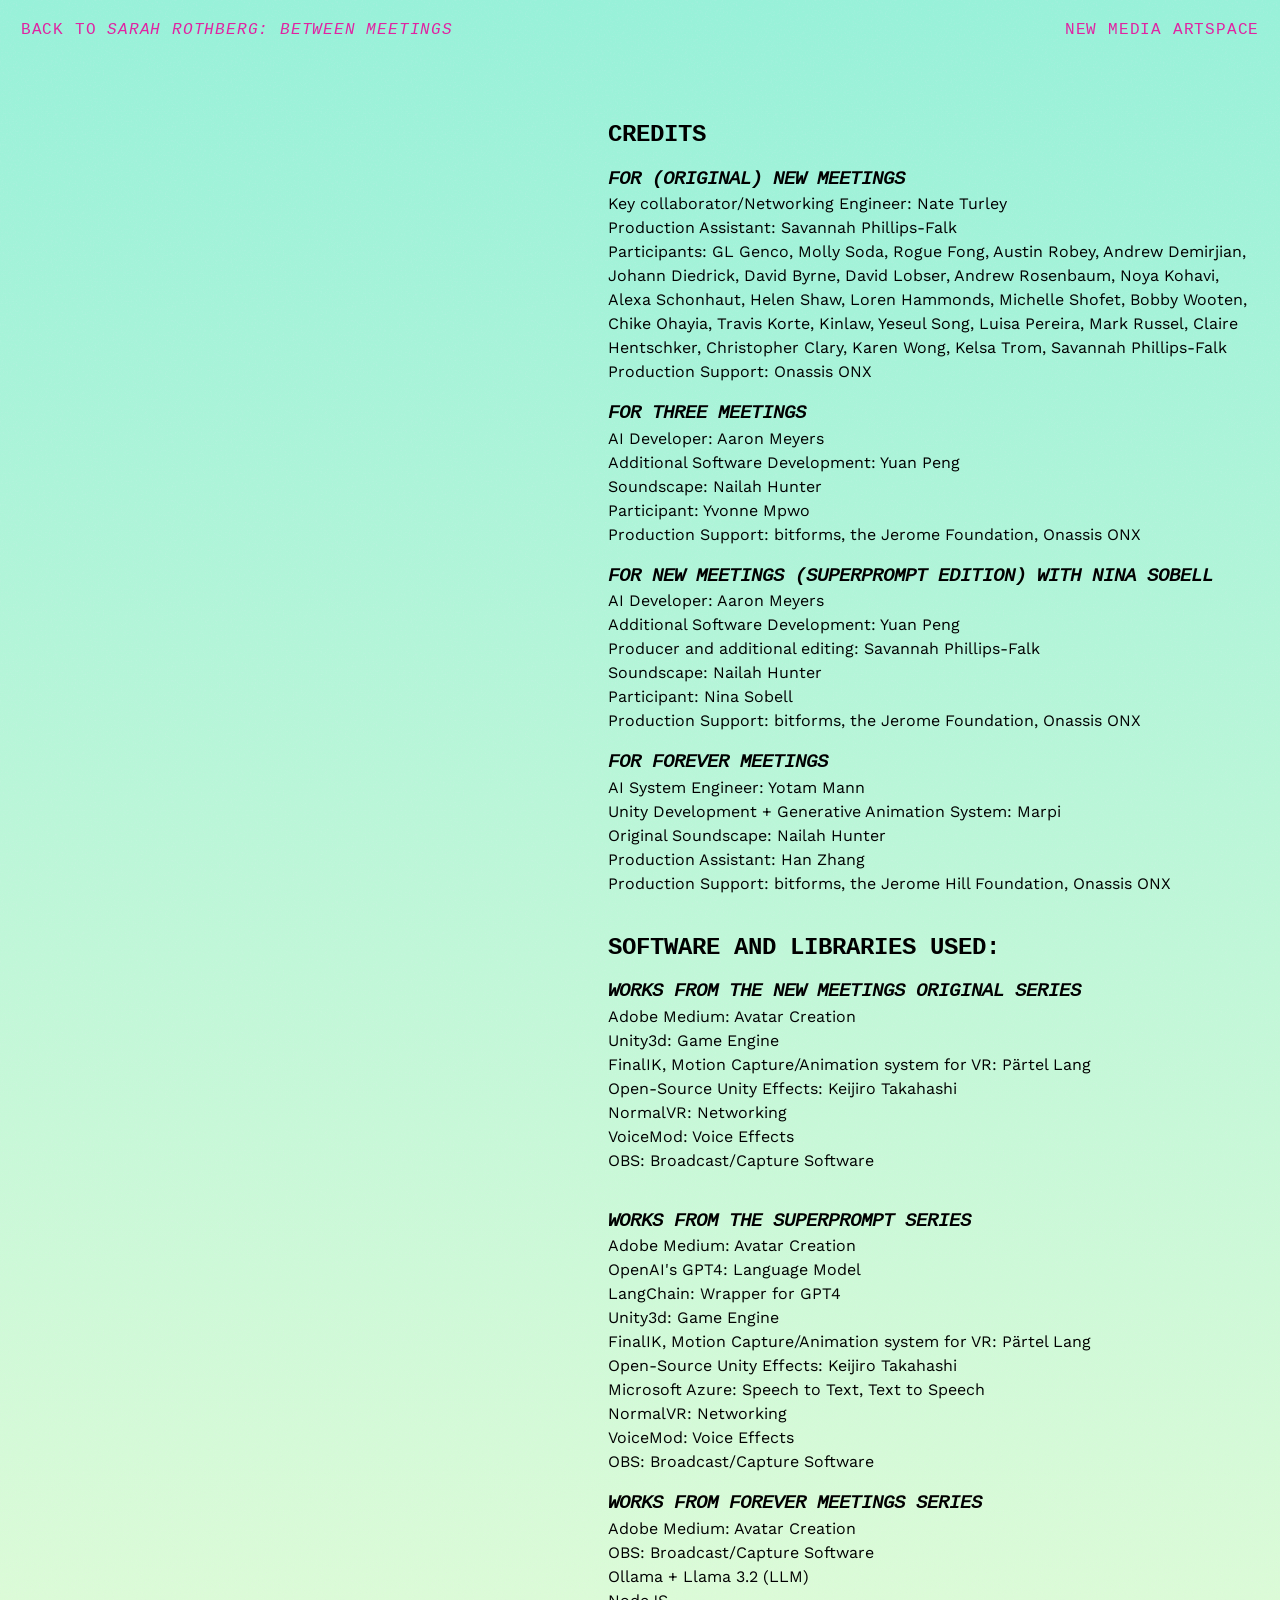
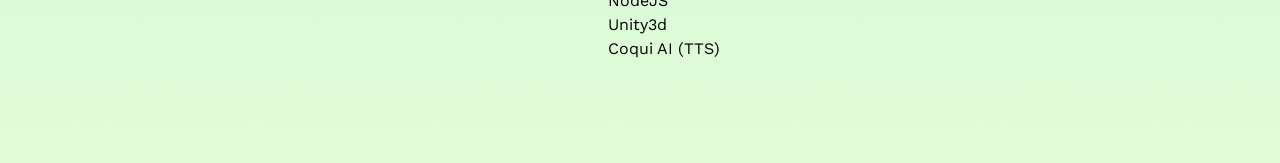
==== credits.html @ ab404a92 "updates" ====
<!doctype html>
<html lang="en">

<head>
  <meta charset="utf-8">
  <meta name="viewport" content="width=device-width, initial-scale=1">
  <meta name="description" content="Sarah Rothberg: Between Meetings virtual exhibition project credits">
  <title>Project Credits - Sarah Rothberg: Between Meetings</title>
  <link rel="stylesheet" href="styles.css">
</head>

<body class="credits-body">
  <header class="site-header" aria-label="Primary navigation">
    <a href="index.html">Back to <em>Sarah Rothberg: Between Meetings</em></a>
    <a href="#top">New Media Artspace</a>
  </header>

  <main id="top">
   <section class="credits">
      <div class="credits-container">
        <h2>CREDITS</h2>
        <h3><em>For (original) NEW MEETINGS</em></h3>
        <p>Key collaborator/Networking Engineer: Nate Turley</p>
        <p>Production Assistant: Savannah Phillips-Falk</p>
        <p>Participants: GL Genco, Molly Soda, Rogue Fong, Austin Robey, Andrew Demirjian, Johann Diedrick, David Byrne,
          David Lobser, Andrew Rosenbaum, Noya Kohavi, Alexa Schonhaut, Helen Shaw, Loren Hammonds, Michelle Shofet,
          Bobby
          Wooten, Chike Ohayia, Travis Korte, Kinlaw, Yeseul Song, Luisa Pereira, Mark Russel, Claire Hentschker,
          Christopher Clary, Karen Wong, Kelsa Trom, Savannah Phillips-Falk</p>
        <p>Production Support: Onassis ONX</p>
        <h3><em>For THREE MEETINGS</em></h3>
        <p>AI Developer: Aaron Meyers</p>
        <p>Additional Software Development: Yuan Peng</p>
        <p>Soundscape: Nailah Hunter</p>
        <p>Participant: Yvonne Mpwo&nbsp;</p>
        <p>Production Support: bitforms, the Jerome Foundation, Onassis ONX</p>
        <h3><em>For NEW MEETINGS (SUPERPROMPT EDITION) with Nina Sobell</em></h3>
        <p>AI Developer: Aaron Meyers</p>
        <p>Additional Software Development: Yuan Peng</p>
        <p>Producer and additional editing: Savannah Phillips-Falk</p>
        <p>Soundscape: Nailah Hunter</p>
        <p>Participant: Nina Sobell</p>
        <p>Production Support: bitforms, the Jerome Foundation, Onassis ONX</p>
        <h3><em>FOR FOREVER MEETINGS</em></h3>
        <p>AI System Engineer: Yotam Mann</p>
        <p>Unity Development + Generative Animation System: Marpi</p>
        <p>Original Soundscape: Nailah Hunter</p>
        <p>Production Assistant: Han Zhang</p>
        <p>Production Support: bitforms, the Jerome Hill Foundation, Onassis ONX</p>
        <br />
        <h2>SOFTWARE AND LIBRARIES USED:</h2>
        <h3><em>Works from the NEW MEETINGS original series</em></h3>
        <p>Adobe Medium: Avatar Creation</p>
        <p>Unity3d: Game Engine</p>
        <p>FinalIK, Motion Capture/Animation system for VR: P&auml;rtel Lang</p>
        <p>Open-Source Unity Effects: Keijiro Takahashi</p>
        <p>NormalVR: Networking</p>
        <p>VoiceMod: Voice Effects</p>
        <p>OBS: Broadcast/Capture Software</p>
        <br />
        <h3><em>Works from the SUPERPROMPT series</em></h3>
        <p>Adobe Medium: Avatar Creation</p>
        <p>OpenAI's GPT4: Language Model</p>
        <p>LangChain: Wrapper for GPT4</p>
        <p>Unity3d: Game Engine</p>
        <p>FinalIK, Motion Capture/Animation system for VR: P&auml;rtel Lang</p>
        <p>Open-Source Unity Effects: Keijiro Takahashi</p>
        <p>Microsoft Azure: Speech to Text, Text to Speech</p>
        <p>NormalVR: Networking</p>
        <p>VoiceMod: Voice Effects</p>
        <p>OBS: Broadcast/Capture Software</p>
        <h3><em>Works from FOREVER MEETINGS series</em></h3>
        <p>Adobe Medium: Avatar Creation</p>
        <p>OBS: Broadcast/Capture Software</p>
        <p>Ollama + Llama 3.2 (LLM)</p>
        <p>NodeJS</p>
        <p>Unity3d</p>
        <p>Coqui AI (TTS)</p>
      </div>
    </section>
   </main>

  <script src="script.js"></script>
</body>

</html>
---- styles.css ----
@font-face {
  font-family: "Cousine";
  src: url("fonts/Cousine-Regular.woff2") format("woff2"), url("fonts/Cousine-Regular.woff") format("woff");
  font-style: normal;
  font-weight: 400;
  font-display: swap;
}

@font-face {
  font-family: "Cousine";
  src: url("fonts/Cousine-Italic.woff2") format("woff2"), url("fonts/Cousine-Italic.woff") format("woff");
  font-style: italic;
  font-weight: 400;
  font-display: swap;
}

@font-face {
  font-family: "Cousine";
  src: url("fonts/Cousine-Bold.woff2") format("woff2"), url("fonts/Cousine-Bold.woff") format("woff");
  font-style: normal;
  font-weight: 700;
  font-display: swap;
}

@font-face {
  font-family: "Work Sans";
  src: url("fonts/WorkSans-Light.woff2") format("woff2"), url("fonts/WorkSans-Light.woff") format("woff");
  font-style: normal;
  font-weight: 300;
  font-display: swap;
}

@font-face {
  font-family: "Work Sans";
  src: url("fonts/WorkSans-LightItalic.woff2") format("woff2"), url("fonts/WorkSans-LightItalic.woff") format("woff");
  font-style: italic;
  font-weight: 300;
  font-display: swap;
}

@font-face {
  font-family: "Work Sans";
  src: url("fonts/WorkSans-Regular.woff2") format("woff2"), url("fonts/WorkSans-Regular.woff") format("woff");
  font-style: normal;
  font-weight: 400;
  font-display: swap;
}

@font-face {
  font-family: "Work Sans";
  src: url("fonts/WorkSans-Italic.woff2") format("woff2"), url("fonts/WorkSans-Italic.woff") format("woff");
  font-style: italic;
  font-weight: 400;
  font-display: swap;
}

@font-face {
  font-family: "Work Sans";
  src: url("fonts/WorkSans-SemiBold.woff2") format("woff2"), url("fonts/WorkSans-SemiBold.woff") format("woff");
  font-style: normal;
  font-weight: 600;
  font-display: swap;
}

@font-face {
  font-family: "Work Sans";
  src: url("fonts/WorkSans-SemiBoldItalic.woff2") format("woff2"), url("fonts/WorkSans-SemiBoldItalic.woff") format("woff");
  font-style: italic;
  font-weight: 600;
  font-display: swap;
}

:root {
  --black: #050505;
  --white: #edf6f9;
  --muted: #b9b9ba;
  --lime: #dcff00;
  --green: #69ff00;
  --aqua: #00cfaa;
  --noise-texture: url("data:image/svg+xml,%3Csvg xmlns='http://www.w3.org/2000/svg' width='220' height='220' viewBox='0 0 220 220'%3E%3Cfilter id='duotone-noise'%3E%3CfeTurbulence type='fractalNoise' baseFrequency='.5' numOctaves='3' stitchTiles='stitch' result='noise'/%3E%3CfeColorMatrix in='noise' type='saturate' values='0' result='gray'/%3E%3CfeComponentTransfer in='gray'%3E%3CfeFuncR type='table' tableValues='.745 1'/%3E%3CfeFuncG type='table' tableValues='.471 1'/%3E%3CfeFuncB type='table' tableValues='.863 1'/%3E%3CfeFuncA type='table' tableValues='0 0 1'/%3E%3C/feComponentTransfer%3E%3C/filter%3E%3Crect width='100%25' height='100%25' filter='url(%23duotone-noise)' opacity='.13'/%3E%3C/svg%3E");
}

* {
  box-sizing: border-box;
}

html {
  scroll-behavior: smooth;
  min-height: 100%;
  overflow-x: hidden;
}

body {
  position: relative;
  margin: 0;
  background: var(--black);
  color: var(--white);
  font-family: "Work Sans", Arial, sans-serif;
  overflow-x: hidden;
  height: 100%;
}

main {
  height: auto;
}

h1,
h2,
h3,
.final-title {
  font-family: "Cousine", monospace;
  font-weight: 400;
  text-transform: uppercase;
  color: var(--green);
  line-height: 1.1;
}

p {
  line-height: 1.5;
}

a {
  color: var(--green);
}

button {
  font: inherit;
  color: inherit;
}

.site-header,
.site-footer {
  font-family: "Cousine", monospace;
  position: absolute;
  z-index: 30;
  left: 0;
  width: 100%;
  padding: 1.3rem;
  display: flex;
  justify-content: space-between;
  align-items: center;
  height: 1.5rem;
  gap: 0.3rem;
  flex-wrap: wrap;
  font-size: 1rem;
  letter-spacing: .05em;
  text-transform: uppercase;
}

.site-header {
  top: 0;
}

.site-header a,
.site-footer a {
  text-decoration: none;
}

.site-header> :last-child,
.site-footer> :last-child {
  text-align: right;
}

.curatorial-statement-body {
  min-height: 100%;
  position: initial;
  background-image: var(--noise-texture), linear-gradient(to bottom, #206796, #889260);
  background-size: 220px 220px, 100% 100%;
  background-repeat: repeat, no-repeat;
  background-blend-mode: normal, normal;
  overflow: visible;
}

.curatorial-statement {
  max-width: 70ch;
  margin: 10% 0 10vw 10%;
}

.curatorial-statement h1 {
  line-height: 1.1;
}

.curatorial-statement h1 span {
  display: block;
}

.indent-one {
  margin-inline-start: 2em;
}

.indent-two {
  margin-inline-start: 4em;
}

.curatorial-statement-author {
  text-transform: uppercase;
  letter-spacing: .05em;
  font-family: "Cousine", monospace;
  text-align: right;
  margin-bottom: 2rem;
}

.sup {
  font-size: .7rem;
  vertical-align: super;
}

hr {
  border: none;
  margin: 2rem 0;

  height: 20px;
  width: 100%;

  background-repeat: no-repeat;
  background-position: center;
  background-size: contain;
  background-image: url("data:image/svg+xml,%3Csvg xmlns='http://www.w3.org/2000/svg' data-name='Layer 2' viewBox='0 0 438.78 11.66'%3E%3Cpath d='M.02 11.16c13.31-.45 26.31-5.45 39.33-7.27 3.3-.45 6.64-.7 9.97-.8 3.33-.09 6.66-.03 9.99.24 3.21.18 6.38.45 9.56.75 9.54.93 19.12 2.18 28.83 3.7 2.09.14 4.18.27 6.27.38 6.28.34 12.57.54 18.87.59 3.15.03 6.3.02 9.46-.03 3.6.2 7.21.33 10.81.39 3.6.07 7.2.07 10.81.02 15.17-.6 30.28-2.68 45.4-4.65 3.03-.39 6.05-.78 9.08-1.15 32.93-4.64 64.93 3.36 97.52 6.25 3.34.35 6.66.64 9.99.87 2.76.19 5.53.32 8.29.35 30.13-2.11 61.13-6.11 90.92-9.57 2.58-.31 5.17-.54 7.77-.66 5.2-.24 10.46-.03 15.8.92' data-name='Layer 1' style='fill:none;stroke:%2369ff00;stroke-miterlimit:10'/%3E%3C/svg%3E");
}

.key-stage {
  position: relative;
  isolation: isolate;
  width: 100%;
  height: 100vh;
  overflow: hidden;
  background-image: url("images/between-meetings-key-bg.jpg");
  background-size: cover;
  background-position: center;
  background-repeat: no-repeat;
}

.key-stage h1 {
  width: 32%;
  margin: 0 auto;
  display: flex;
  height: 100vh;
  justify-content: space-between;
  flex-direction: column;
}

.key-stage h1 div {
  height: 100px;
  background-size: 100% 100%;
  background-repeat: no-repeat;
  flex-grow: 1;
}

.key-title__line1 {
  background-image: url("images/sarah-rothberg.svg");
}

.key-title__line2 {
  background-image: url("images/between-meetings.svg");
}

.scroll-indicator {
  position: absolute;
  z-index: 4;
  left: 50%;
  bottom: 24px;
  display: flex;
  flex-direction: column;
  align-items: center;
  width: 34px;
  height: 52px;
  color: var(--green);
  transform: translateX(-50%);
  text-decoration: none;
  text-transform: uppercase;
  font-family: "Cousine", monospace;
  font-size: 0.85rem;
  letter-spacing: 0.1em;
}

.scroll-indicator__chevron {
  width: 20px;
  height: 20px;
  border-right: 2px solid currentColor;
  border-bottom: 2px solid currentColor;
  transform: rotate(45deg);
}

.dark-stage {
  position: relative;
  min-height: 2310px;
  height: auto;
  background-image: var(--noise-texture), linear-gradient(to bottom, #000000 0%, #000000 62%, #080809 88%, #0c0c10 97%, #0d0b17 100%);
  background-size: 220px 220px, 100% 100%;
  background-repeat: repeat, no-repeat;
  background-blend-mode: normal, normal;
  overflow: visible;
}

.video-container {
  display: flex;
  flex-wrap: wrap;
  align-items: flex-end;
  gap: clamp(1.5rem, 4vw, 5rem);
  padding: 0 2rem;
  width: 100%;
}

.dark-stage {
  display: flex;
  flex-direction: column;
}

.video-container .media-block {
  position: relative;
  left: auto;
  top: auto;
  flex: 0 1 60%;
  width: auto;
  height: auto;
  aspect-ratio: 1.66;
}

.video-container .caption {
  position: static;
  flex: 0 1 33%;
  min-width: 0;
  margin: 1rem 1rem -1rem 1rem;
}

.caption h2 {
  font-size: 1.35rem;
  color: white;
  overflow-wrap: anywhere;
}

.caption .work-info {
  font-family: "Cousine", monospace;
  font-size: .85rem;
  line-height: 1.2;
  margin-bottom: 1.5rem;
}

.caption p {
  color: #d9d9d9;
}

.color-stage .caption p {
  color: #fff;
}

.caption.caption-invite {
  max-width: 40ch;
  margin-top: 4rem;
  flex-shrink: 1;
}

.video-1 {
  margin-top: 20vh;
}

.video-2 {
  flex-direction: row-reverse;
  margin-top: 200px;
}

.text-window-stage {
  position: relative;
  width: 100%;
  height: 130vh;
  flex: 0 0 130vh;
  margin-top: 130px;
  -webkit-mask-image: linear-gradient(to bottom, black 50%, transparent 100%);
  mask-image: linear-gradient(to bottom, black 50%, transparent 100%);

}

.media-block {
  overflow: hidden;
  background: #090909;
}

.forever-meetings-carousel {}

.filmstrip-image {
  width: 100%;
  height: 100%;
  display: grid;
  place-items: center;
  -webkit-user-drag: none;
}

.dark-image {
  background: #0b0b0b;
}

.video-frame {
  position: relative;
  width: 100%;
  height: 100%;
  overflow: hidden;
  background: #0a0a0a;
}

.video-frame iframe {
  position: absolute;
  inset: 0;
  width: 100%;
  height: 100%;
  border: 0;
  opacity: 0;
  transition: opacity .18s ease;
}

.video-poster {
  position: absolute;
  z-index: 1;
  inset: 0;
  display: grid;
  place-items: center;
  color: rgba(255, 255, 255, .45);
  font-size: 13px;
  letter-spacing: .11em;
  text-transform: uppercase;
  transition: opacity .18s ease;
}

.video-poster>img {
  display: block;
  width: 100%;
  height: 100%;
  object-fit: cover;
  pointer-events: none;
  user-select: none;
}

.video-poster:focus-visible {
  outline: 2px solid white;
  outline-offset: -5px;
}

.video-frame.is-active iframe {
  opacity: 1;
}

.video-frame.is-active .video-poster {
  opacity: 0;
  pointer-events: none;
}

.video-frame.is-active>.play {
  opacity: 0;
  pointer-events: none;
}

.play {
  position: absolute;
  z-index: 3;
  left: 50%;
  top: 50%;
  width: 88px;
  height: 88px;
  padding: 0;
  transform: translate(-50%, -50%);
  border: 0;
  border-radius: 50%;
  background: white;
  cursor: pointer;
  transition: opacity .18s ease;
}

.play:hover,
.play:focus-visible {
  background: #000;
  outline: 1px solid white;
}

.play::after {
  content: "";
  position: absolute;
  left: 34px;
  top: 28px;
  border-left: 27px solid #050505;
  border-top: 17px solid transparent;
  border-bottom: 17px solid transparent;
}

.play:hover::after,
.play:focus-visible::after {
  border-left: 27px solid #fff;
}

.color-stage .play:hover,
.color-stage .play:focus-visible {
  background: #2a42cc;
}

.color-stage .play::after {
  border-left: 27px solid #2a42cc;
  border-top: 17px solid transparent;
  border-bottom: 17px solid transparent;
}

.color-stage .play:hover::after,
.color-stage .play:focus-visible::after {
  border-left: 27px solid #fff;
}

.caption {
  margin: 0;
  line-height: 1.5;
}

.caption h2 {
  margin: 0;
  text-transform: none;
}

.looping-copy {
  position: relative;
  left: auto;
  top: auto;
  width: 100%;
  height: 130vh;
  flex: 0 0 130vh;
  margin-top: 75px;
  overflow: hidden;
  opacity: .92;
  -webkit-user-select: none;
  /* Safari */
  -ms-user-select: none;
  /* IE 10 and IE 11 */
  user-select: none;
  /* Standard syntax */
}

.looping-copy::before,
.looping-copy::after {
  content: "";
  position: absolute;
  z-index: 3;
  left: 0;
  right: 0;
  height: 8%;
  pointer-events: none;
}

.looping-copy::before {
  top: 0;
  background: linear-gradient(to bottom, rgba(5, 5, 5, .98), rgba(5, 5, 5, 0));
}

.looping-copy::after {
  bottom: 0;
  background: linear-gradient(to top, rgba(5, 5, 5, .98), rgba(5, 5, 5, 0));
}

.text-window-stage .looping-copy {
  position: absolute;
  inset: 0;
  width: 100%;
  height: 100%;
  margin: 0;
}

.read-toggle {
  position: absolute;
  width: 1px;
  height: 1px;
  padding: 0;
  margin: -1px;
  overflow: hidden;
  clip: rect(0 0 0 0);
  clip-path: inset(50%);
  white-space: nowrap;
  border: 0;
}

.copy-motion-toggle {
  position: absolute;
  z-index: 4;
  right: 18px;
  top: 16px;
  width: 50px;
  height: 50px;
  display: grid;
  place-items: center;
  border: 1px solid rgba(255, 255, 255, .58);
  border-radius: 999px;
  padding: 0;
  background: transparent;
  color: rgba(255, 255, 255, .8);
  cursor: pointer;
}

.copy-motion-toggle:hover,
.copy-motion-toggle:focus-visible {
  border-color: black;
  background: white;
  color: black;
  outline: none;
}

.copy-motion-icon {
  position: relative;
  display: block;
  width: 30px;
  height: 34px;
  margin-left: 0;
  border: 0;
  background: linear-gradient(to right,
      transparent 0 9px,
      currentColor 9px 12px,
      transparent 12px 17px,
      currentColor 17px 20px,
      transparent 20px 100%) center / 100% 50% no-repeat;
}

.copy-motion-toggle.is-paused .copy-motion-icon {
  width: 0;
  height: 0;
  margin-left: 2px;
  border-top: 8px solid transparent;
  border-bottom: 8px solid transparent;
  border-left: 14px solid currentColor;
}

.looping-copy__track {
  height: calc(var(--copy-loop-distance) * -2);
  display: flex;
  flex-direction: column;
  animation: copyScroll 20s linear infinite;
  will-change: transform;
  transform: translate3d(0, 0, 0);
  backface-visibility: hidden;
  opacity: 0.4;
}

.looping-copy.is-paused .looping-copy__track {
  animation-play-state: paused;
}

.looping-copy__set {
  flex: 0 0 auto;
  min-height: 130vh;
  height: auto;
  overflow: visible;
  -webkit-font-smoothing: antialiased;
  -moz-osx-font-smoothing: grayscale;
}

/*@keyframes copyScroll {
  from {
    transform: translate3d(0, 0, 0);
  }

  to {
    transform: translate3d(0, var(--copy-loop-distance), 0);
  }
}*/
@keyframes copyScroll {
  from {
    transform: translate3d(0, 0, 0);
  }

  to {
    /* -50% represents exactly one full copySet height out of the two total sets */
    transform: translate3d(0, -50%, 0);
  }
}

.looping-copy p {
  margin: 0;
  font-size: 1rem;
  line-height: 1.5;
  text-align: justify;
  white-space: pre-wrap;
  font-family: "Cousine", monospace;
}


.browser-window {
  position: relative;
  z-index: 5;
  left: auto;
  top: auto;
  width: 600px;
  height: 80vh;
  margin: 20px auto 0;
  transform: none;
  border: 1px solid #e7e7e7;
  border-radius: 17px;
  background: #050505;
  color: #dadada;
  overflow: hidden;
}

.text-window-stage .browser-window {
  position: absolute;
  left: 50%;
  top: 46%;
  margin: 0;
  transform: translate(-50%, -50%);
  -webkit-user-select: none;
  /* Safari */
  -ms-user-select: none;
  /* IE 10 and IE 11 */
  user-select: none;
  /* Standard syntax */
}

.browser-window__bar {
  height: 39px;
  padding: 8px 11px;
  border-bottom: 1px solid #e7e7e7;
  display: flex;
  align-items: center;
  justify-content: flex-end;
  gap: 8px;
  cursor: grab;
}

.browser-window__bar i {
  width: 9px;
  height: 9px;
  border: 1px solid #eee;
  border-radius: 50%;
}

.browser-window__content {
  height: calc(100% - 39px);
  padding: 26px 30px 44px;
  overflow-y: auto;
  scrollbar-width: thin;
  scrollbar-color: #ddd #111;
}

.browser-window h1 {
  margin: 0 0 18px;
  font-size: 18px;
  text-transform: uppercase;
}

.browser-window h2 {
  margin: 30px 0 9px;
  font-size: 13px;
  text-transform: uppercase;
}

.browser-window p {
  font-size: 1rem;
  white-space: pre-wrap;
  font-family: "Cousine", monospace;
  color: #d9d9d9;
}

.browser-window .dek {
  color: #aaa;
}

.color-stage {
  position: relative;
  height: auto;
  padding-bottom: 60px;
  color: white;
  background-image: var(--noise-texture), linear-gradient(180deg,
      #0d0b17 0%,
      #1d192e 8%,
      #534778 18%,
      #a974d6 32%,
      #e30099 52%,
      #cf50c6 72%,
      #54be26 100%);
  background-size: 220px 220px, 100% 100%;
  background-repeat: repeat, no-repeat;
  background-blend-mode: normal, normal;
  overflow: hidden;
}

.invitation {
  position: absolute;
  left: 50%;
  top: 405px;
  transform: translateX(-50%);
  display: flex;
  flex-direction: column;
  justify-content: center;
  align-items: center;
  width: clamp(430px, 800px, 90vw);
  height: 340px;
}

.envelope {
  position: relative;
  width: min(40ch, 76vw);
  height: auto;
  aspect-ratio: 320 / 190;
  margin: 0 auto;
  border: 0;
  background: transparent;
  cursor: pointer;
  perspective: 800px;
}

.envelope span {
  position: absolute;
  inset: 0;
  display: block;
}

.envelope__back {
  border-radius: 3px;
  background: #303d4d;
}

.envelope__front {
  overflow: hidden;
  border-radius: 3px;
  background: #aaf4a9;
}

/* Lower envelope fold: a distinct upward-pointing triangle over the rectangle. */
.envelope__front::before {
  content: "";
  position: absolute;
  left: 0;
  right: 0;
  bottom: 0;
  height: 58%;
  background: #c7ffcd;
  clip-path: polygon(0 100%, 50% 0, 100% 100%);
  z-index: 2;
}

/* When open, reveal the back through a downward-pointing triangular cutout. */
.envelope__front::after {
  content: "";
  position: absolute;
  left: 0;
  right: 0;
  top: 0;
  height: 58%;
  background: #fff;
  clip-path: polygon(0 0, 100% 0, 50% 100%);
  opacity: 0;
  z-index: 1;
  /* Hold the cutout until the flap's .55s closing motion finishes, then hide it instantly. */
  transition: opacity 0s linear .55s;
}

.envelope.is-open .envelope__front::after {
  opacity: 1;
}

.envelope:hover .envelope__front::after,
.envelope:focus-visible .envelope__front::after {
  opacity: 1;
  transition: none;
}

.envelope__flap {
  background: #4eed5e;
  clip-path: polygon(0 0, 100% 0, 50% 64%);
  transform-origin: 50% 0;
  transition: transform .55s;
  z-index: 3;
}

.envelope:hover .envelope__flap,
.envelope:focus-visible .envelope__flap {
  transform: rotateX(180deg);
  z-index: -1;
}

.envelope.is-open .envelope__flap {
  transform: rotateX(180deg);
  z-index: -1;
}

.vimeo-card-container.is-open {
  background-color: #fff;
  border: 1px solid #4a4a4a;
  padding: 2rem;
}

.vimeo-card-container .caption h2,
.vimeo-card-container .caption p {
  color: #000;
}

.vimeo-card {
  position: relative;
  width: clamp(430px, 600px, 90vw);
  max-width: 100%;
  aspect-ratio: 16 / 9;
  background: black;
}

.vimeo-card iframe {
  position: absolute;
  inset: 0;
  width: 100%;
  height: 100%;
  border: 0;
  opacity: 0;
  transition: opacity .18s ease;
}

.vimeo-card__label {
  position: absolute;
  inset: 0;
  z-index: 1;
  display: grid;
  place-items: center;
  color: #aaa5cb;
  letter-spacing: .12em;
  transition: opacity .18s ease;
}

.vimeo-card.is-active iframe {
  opacity: 1;
}

.vimeo-card.is-active .vimeo-card__label {
  opacity: 0;
  pointer-events: none;
}

.vimeo-card.is-active>.play {
  opacity: 0;
  pointer-events: none;
}

.video-close {
  position: absolute;
  right: 10px;
  top: 8px;
  border: 0;
  background: none;
  color: white;
  font-size: 28px;
  cursor: pointer;
  z-index: 2;
  mix-blend-mode: difference;
}

.media-three {
  aspect-ratio: 1.75 !important;
}

.color-stage {
  display: flex;
  flex-direction: column;
}

.video-3 {
  margin: 990px 0 0;
}

.video-4 {
  margin: 80px 0 0;
  flex-direction: row-reverse;
}


.video-5 {
  margin: 100px 0;
  flex-direction: row-reverse;

}


.filmstrip-carousel {
  --carousel-offset: -35px;
  position: relative;
  left: 0;
  top: auto;
  width: 100%;
  height: 300px;
  flex: 0 0 300px;
  margin: 145px 0 0;
}

.filmstrip-viewport {
  width: 100%;
  height: 100%;
  overflow: hidden;
  touch-action: pan-y;
}

.filmstrip {
  display: flex;
  gap: 80px;
  width: max-content;
  height: 100%;
  cursor: pointer;
  user-select: none;
  will-change: transform;
}

.filmstrip.is-dragging {
  cursor: grabbing;
}

.filmstrip .filmstrip-image {
  flex: 0 0 auto;
  width: auto;
  height: 300px;
  object-fit: contain;
}

.carousel-arrow {
  position: absolute;
  z-index: 4;
  top: 50%;
  width: 50px;
  height: 50px;
  border: none;
  border-radius: 50%;
  background: none;
  color: rgba(255, 255, 255, .78);
  font-size: 21px;
  line-height: 1;
  cursor: pointer;
  transform: translateY(-50%);
  transition: background .2s, border-color .2s, color .2s;
}

.carousel-arrow:hover,
.carousel-arrow:focus-visible {
  background: white;
  color: black;
  border: 1px solid black;
}

.carousel-arrow--prev {
  left: 18px;
}

.carousel-arrow--next {
  right: 18px;
}

.filmstrip-alert {
  position: absolute;
  z-index: 5;
  right: 22px;
  top: calc(100% + 3rem);
  margin-top: 0;
  width: 4rem;
  height: 4rem;
  border: 1px solid rgba(255, 255, 255, .8);
  border-radius: 20% 20% 0 20%;
  background: #13a380;
  color: #263636;
  cursor: pointer;
}

.filmstrip-alert__dot {
  display: block;
  width: 3.4rem;
  height: 3.4rem;
  background-image: url("data:image/svg+xml,%3Csvg xmlns='http://www.w3.org/2000/svg' viewBox='0 0 16 16'%3E%3Cpath d='m391.84 540.91c-.421-.329-.949-.524-1.523-.524-1.351 0-2.451 1.084-2.485 2.435-1.395.526-2.388 1.88-2.388 3.466 0 1.874 1.385 3.423 3.182 3.667v.034h12.73v-.006c1.775-.104 3.182-1.584 3.182-3.395 0-1.747-1.309-3.186-2.994-3.379.007-.106.011-.214.011-.322 0-2.707-2.271-4.901-5.072-4.901-2.073 0-3.856 1.202-4.643 2.925' fill='%23fff' transform='matrix(.77976 0 0 .78395-299.99-418.63)'/%3E%3C/svg%3E");
}

.filmstrip-alert__count {
  position: absolute;
  top: -5px;
  right: -5px;
  display: grid;
  place-items: center;
  width: 25px;
  height: 25px;
  border: 1px solid var(--white);
  border-radius: 50%;
  background: #e3264f;
  color: white;
  font: 700 11px/1 "Work Sans", sans-serif;
}

.filmstrip-alert__count[hidden] {
  display: none;
}

.filmstrip-alert:hover,
.filmstrip-alert:focus-visible {
  background: #095743;
}

.filmstrip-alert:focus-visible {
  outline: 1px solid black;
  outline-offset: 3px;
}

.draggable-image-gallery .filmstrip-alert {
  top: auto;
  bottom: 3rem;
}

.filmstrip-popup-layer {
  position: absolute;
  z-index: 8;
  inset: 0;
  pointer-events: none;
}

.filmstrip-popup-layer .artifact-popup {
  pointer-events: auto;
  touch-action: none;
  -webkit-user-select: none;
  /* Safari */
  -moz-user-select: none;
  /* Firefox */
  -ms-user-select: none;
  /* IE10+/Edge */
  user-select: none;
  -webkit-user-drag: none;
  user-drag: none;
  cursor: grab;
}

.filmstrip-popup-layer .artifact-popup:active {
  cursor: grabbing;
}

.filmstrip-carousel .carousel-motion-toggle {
  top: 0;
}

.draggable-image-gallery {
  position: relative;
  padding: 7rem 5vw 8rem;
  overflow: visible;
}

.draggable-image-gallery h2 {
  position: relative;
  z-index: 1;
  margin: 0 0 1rem;
  font-size: clamp(1.4rem, 3vw, 2.5rem);
}

.draggable-image-gallery__stage {
  position: relative;
  min-height: 560px;
  max-width: 1100px;
  margin: 0 auto;
  overflow: visible;
}

.draggable-image {
  position: absolute;
  width: clamp(150px, 45vw, 600px);
  height: auto;
  aspect-ratio: auto;
  display: block;
  border: 1px solid #333;
  cursor: grab;
  touch-action: none;
  user-select: none;
  -webkit-user-drag: none;
  transition: box-shadow .15s ease;
}

.draggable-image__media {
  display: block;
  width: 100%;
  height: auto;
  object-fit: contain;
  pointer-events: none;
}

.draggable-image__resize-handle {
  position: absolute;
  z-index: 2;
  right: 0px;
  bottom: 0px;
  width: 24px;
  height: 24px;
  cursor: nwse-resize;
  touch-action: none;
}

.draggable-image__enlarge {
  position: absolute;
  z-index: 3;
  top: 6px;
  right: 6px;
  width: 28px;
  height: 28px;
  display: grid;
  place-items: center;
  padding: 0;
  border: 1px solid var(--green);
  border-radius: 50%;
  background: transparent;
  color: var(--green);
  font: 1rem/1 sans-serif;
  cursor: pointer;
}

.draggable-image__enlarge:hover,
.draggable-image__enlarge:focus-visible {
  background: var(--green);
  color: #000;
}

.draggable-image__enlarge:focus-visible {
  outline: 2px solid var(--green);
  outline-offset: 2px;
}

.draggable-image__resize-handle::after {
  content: "";
  position: absolute;
  right: 15px;
  bottom: 15px;
  width: 10px;
  height: 10px;
  border-right: 2px solid var(--green);
  border-bottom: 2px solid var(--green);
}

.draggable-image:active {
  cursor: grabbing;
}

.draggable-image[data-gallery-position="1"] {
  left: -3%;
  top: 8%;
  transform: rotate(-3deg);
}

.draggable-image[data-gallery-position="2"] {
  left: 28%;
  top: 28%;
  transform: rotate(2deg);
}

.draggable-image[data-gallery-position="3"] {
  right: -3%;
  top: 4%;
  transform: rotate(-1deg);
}

.draggable-image[data-gallery-position="4"] {
  left: 12%;
  bottom: 4%;
  transform: rotate(1.5deg);
}

.draggable-image[data-gallery-position="5"] {
  right: 20%;
  bottom: 0;
  transform: rotate(3deg);
}

.draggable-image[data-gallery-position="6"] {
  left: 52%;
  top: 8%;
  transform: rotate(2deg);
}

.draggable-image[data-gallery-position="7"] {
  right: 2%;
  top: 28%;
  transform: rotate(-2deg);
}

.draggable-image[data-gallery-position="8"] {
  left: 40%;
  top: 52%;
  transform: rotate(-1deg);
}

.draggable-image[data-gallery-position="9"] {
  right: 32%;
  bottom: 14%;
  transform: rotate(1deg);
}

.draggable-image[data-gallery-position="10"] {
  left: 2%;
  bottom: 0;
  transform: rotate(-2deg);
}

.draggable-image[data-gallery-position="11"] {
  right: 3%;
  bottom: 0;
  transform: rotate(2deg);
}

.draggable-image[data-gallery-position="12"] {
  left: 65%;
  bottom: 28%;
  transform: rotate(-3deg);
}

.filmstrip-modal {
  position: fixed;
  z-index: 100;
  width: 100%;
  max-width: none;
  height: 100vh;
  max-height: none;
  margin: 0;
  inset: 0;
  display: none;
  place-items: center;
  padding: 2vh 2vw;
  background: transparent;
  border: 0;
  overflow: hidden;
}

.filmstrip-modal[open] {
  display: grid;
}

.filmstrip-modal::backdrop {
  background: transparent;
}

.global-drag-layer {
  position: absolute;
  z-index: 200;
  top: 0;
  left: 0;
  width: 100%;
  min-height: 100%;
  pointer-events: none;
}

.global-drag-layer>* {
  pointer-events: auto;
}

.filmstrip-modal__content {
  width: auto;
  height: auto;
  max-width: 90vw;
  max-height: 90vh;
}

.filmstrip-modal__image {
  display: block;
  width: auto !important;
  height: auto !important;
  max-width: 90vw;
  max-height: 90vh;
  flex: 0 0 auto !important;
  object-fit: contain;
}

.filmstrip-modal__image[hidden] {
  display: none;
}

.filmstrip-modal__close {
  position: absolute;
  z-index: 1;
  top: 18px;
  right: 22px;
  width: 44px;
  height: 44px;
  border: 1px solid white;
  border-radius: 50%;
  background: rgba(0, 0, 0, .78);
  color: white;
  font-size: 28px;
  line-height: 1;
  cursor: pointer;
}

.filmstrip-modal__close:hover,
.filmstrip-modal__close:focus-visible {
  background: white;
  color: #000;
  outline: 2px solid white;
  outline-offset: 3px;
}

.filmstrip-modal__title {
  position: absolute;
  width: 1px;
  height: 1px;
  padding: 0;
  margin: -1px;
  overflow: hidden;
  clip: rect(0 0 0 0);
  clip-path: inset(50%);
  white-space: nowrap;
  border: 0;
}

.media-four {
  aspect-ratio: 1.7 !important;
}

.document-workspace {
  position: relative;
  left: auto;
  top: auto;
  height: 160vh;
}

.document-card {
  position: absolute;
  z-index: 5;
  left: 30px;
  top: 160px;
  width: 40em;
  min-height: 650px;
  max-height: 105vh;
  padding: 2rem;
  border: 1px solid #4a4a4a;
  border-radius: 20px;
  background: #fff;
  color: #222;
  cursor: grab;
  overflow-y: auto;
  scrollbar-width: thin;
  scrollbar-color: #777 transparent;
}

.document-card::-webkit-scrollbar {
  width: 8px;
}

.document-card::-webkit-scrollbar-track {
  margin: 14px 0;
  border-radius: 999px;
  background: transparent;
}

.document-card::-webkit-scrollbar-thumb {
  border: 2px solid #fff;
  border-radius: 999px;
  background: #777;
}

.document-card h2 {
  margin: 0 0 28px;
  font-size: 14px;
}

.document-card p {
  font-size: 0.72rem;
  line-height: 1.35;
  font-family: "Roboto", "Work Sans", Arial, sans-serif;
}

.document-card a {
  font-weight: 600;
  text-decoration-thickness: 2px;
  color: #d731b4;
}

h3.email-heading {
  font-family: "Roboto", "Work Sans", Arial, sans-serif;
  font-size: 0.8rem;
  font-weight: bold;
  color: black;
  text-transform: none;
}

.email-sig-gif {
  width: 50%;
  float: right;
  margin-top: -6em;
  pointer-events: none;
}

.trail-card {
  position: absolute;
  z-index: 2;
  width: 40em;
  height: var(--trail-height, 650px);
  min-height: 0;
  border: 1px solid #000;
  border-radius: 20px;
  background: #fff;
  pointer-events: none;
}

.artifact-popup {
  position: absolute;
  z-index: 10;
  width: 540px;
  min-width: 280px;
  min-height: 0;
  max-width: min(90vw, 760px);
  height: min(50vh, 90vh);
  max-height: min(70vh, 90vh);
  color: #10241e;
  cursor: grab;
  overflow: hidden;
  border: 1px solid #4a4a4a;
  -webkit-user-select: none;
  /* Safari */
  -ms-user-select: none;
  /* IE 10 and IE 11 */
  user-select: none;
  /* Standard syntax */
  resize: none;
  box-sizing: border-box;
  background: white;
}

.artifact-popup .padded-content {
  padding: 2rem;
}

.email-invite-popup>.padded-content {
  position: absolute;
  inset: 0;
  overflow-y: auto;
  scrollbar-width: thin;
  scrollbar-color: #777 transparent;
}

.artifact-popup__scroll {
  position: absolute;
  inset: 0;
  overflow-x: hidden;
  overflow-y: auto;
  touch-action: pan-y;
  scrollbar-width: thin;
  scrollbar-color: #777 transparent;
}

.artifact-popup__scroll::-webkit-scrollbar,
.email-invite-popup > .padded-content::-webkit-scrollbar {
  width: 8px;
}

.artifact-popup__scroll::-webkit-scrollbar-track,
.email-invite-popup > .padded-content::-webkit-scrollbar-track {
  margin: 14px 0;
  border-radius: 999px;
  background: transparent;
}

.artifact-popup__scroll::-webkit-scrollbar-thumb,
.email-invite-popup > .padded-content::-webkit-scrollbar-thumb {
  border: 2px solid #fff;
  border-radius: 999px;
  background: #777;
}

.artifact-popup h3 {
  margin: 0 0 20px;
  font-size: 1rem;
  text-transform: uppercase;
  font-family: "Work Sans", Arial, sans-serif;
  color: inherit;
}

.artifact-popup p,
.artifact-popup label {
  font-size: 12px;
  line-height: 1.5;
}

.artifact-popup__figure {
  width: 100%;
  margin: 0;
}

.artifact-popup__figure img {
  display: block;
  width: 100%;
  height: auto;
  object-fit: cover;
  background: #e8e8e8;
  -webkit-user-drag: none;
  user-drag: none;
}

.popup-resize-handle {
  position: absolute;
  z-index: 4;
  right: 15px;
  bottom: 15px;
  width: 24px;
  height: 24px;
  cursor: nwse-resize;
  touch-action: none;
}

.popup-resize-handle::after {
  content: "";
  position: absolute;
  right: 0px;
  bottom: 0px;
  width: 10px;
  height: 10px;
  border-right: 2px solid currentColor;
  border-bottom: 2px solid currentColor;
  mix-blend-mode: difference;
}

.artifact-popup__figure figcaption {
  background: #f6f6f8;
  color: black;
  padding: 0.2rem;
  text-align: right;
  font-size: 0.7rem;
}

.artifact-popup[data-kind="email"] {
  background: var(--lime);
}

.artifact-popup[data-kind="form"] {
  background: #fafafa;
  color: #333;
}

.artifact-popup[data-kind="notes"],
.fluxus {
  background: var(--aqua);
}

.fluxus h1 {
  font-size: 1.4rem;
  font-weight: bold;
}

.fluxus h2 {
  font-size: 1.2rem;
  font-weight: bold;
}

.fluxus h3 {
  font-size: 1rem;
  font-weight: bold;
}

.fluxus h1,
.fluxus h2,
.fluxus h3 {
  line-height: 1.1;
  margin: 0;
}

.fluxus h1,
.fluxus h2,
.fluxus h3,
.fluxus p {
  color: #000;
}

.email-invite-popup {
  right: 10%;
  bottom: 10%;
  transform: rotate(-2deg);
  cursor: grab;
  background: var(--lime);

}

.email-invite-box {
  border: 1px solid black;
  padding: 0.2rem;
  width: fit-content;
}

.email-header {
  display: flex;
  justify-content: space-between;
}

.email-header span {
  font-size: 0.7rem;

}

.popup-close {
  position: absolute;
  z-index: 3;
  right: 13px;
  top: 8px;
  border: 0;
  background: transparent;
  font-size: 23px;
  cursor: pointer;
  color: #fff;
  mix-blend-mode: difference;
}

.final-media {
  aspect-ratio: 1.75 !important;
}

.final-image {
  background: #82c7bc;
  color: rgba(0, 60, 65, .58);
}

.final-title {
  position: absolute;
  left: 0;
  top: 0;
  font-size: 70px;
  font-weight: 600;
  font-style: italic;
  line-height: .95;
  letter-spacing: -.04em;
  color: transparent;
  -webkit-text-stroke: 2px #1b636b;
  text-shadow: 5px 0 #e023a2, -5px 0 #c6f43c;
}

.site-footer {
  bottom: 0;
  color: white;
}

.credits-body a {
  color: #e023a2;
}

.credits {
  padding: 8vw 2rem;
  width: 100%;
  display: flex;
  align-items: flex-end;
  flex-direction: column;
  background-image: var(--noise-texture), linear-gradient(to bottom, #98f1d9, #e2fcd7);
  background-size: 180px 180px, 100% 100%;
  background-repeat: repeat, no-repeat;
  background-blend-mode: normal, normal;
}

.credits-container {
  max-width: 40em;
}

.credits-container h2,
.credits-container h3 {
  font-weight: bold;
  color: black;
}

.credits-container h3 {
  margin-bottom: 0.2rem;
}

.credits-container p {
  padding: 0;
  margin: 0;
  color: black;

}

@media (min-width:42rem) {
  .site-header> :nth-child(3) {
    position: absolute;
    right: 1.3rem;
    top: calc(100vh - 2.8rem);
  }
}

@media (max-width: 1100px) and (min-width: 42rem) {

  .site-header,
  .site-footer {
    padding-left: 30px;
    padding-right: 30px;
    font-size: 10px;
  }

  .exhibition-title {
    gap: 20px;
  }

  .color-stage {
    height: auto;
  }

  .video-container .media-block {
    flex: 0 1 100%;
  }

  .video-container .caption {
    flex: 0 1 100%;
  }

  .document-workspace {
    max-width: 100vw;
  }

  .document-card,
  .trail-card {
    width: 62vw;
  }

  .document-card {
    padding-left: 5vw;
    padding-right: 5vw;
  }

  .artifact-popup {
    width: 32vw;
  }

}

@media (max-width: 42rem) {
  .site-header> :nth-child(3) {
    position: absolute;
    right: 1.3rem;
    top: 82vh;
  }

  .draggable-image-gallery {
    padding-inline: 1rem;
  }

  .draggable-image-gallery__stage {
    min-height: 760px;
  }

  .draggable-image-gallery--compact {
    padding-top: 3rem;
    padding-bottom: 4rem;
  }

  .draggable-image-gallery--compact .draggable-image-gallery__stage {
    min-height: 650px;
  }

  .draggable-image {
    width: min(62vw, 240px);
  }

  .draggable-image[data-gallery-position="1"] {
    left: -5%;
    top: 3%;
  }

  .draggable-image[data-gallery-position="2"] {
    left: 30%;
    top: 22%;
  }

  .draggable-image[data-gallery-position="3"] {
    right: -5%;
    top: 42%;
  }

  .draggable-image[data-gallery-position="4"] {
    left: 3%;
    bottom: 16%;
  }

  .draggable-image[data-gallery-position="5"] {
    right: 8%;
    bottom: 1%;
  }

  .draggable-image-gallery__stage {
    min-height: 1250px;
  }

  .draggable-image[data-gallery-position="6"] {
    left: 4%;
    top: 42%;
  }

  .draggable-image[data-gallery-position="7"] {
    right: 2%;
    top: 52%;
  }

  .draggable-image[data-gallery-position="8"] {
    left: 28%;
    top: 62%;
  }

  .draggable-image[data-gallery-position="9"] {
    right: 4%;
    bottom: 18%;
  }

  .draggable-image[data-gallery-position="10"] {
    left: 2%;
    bottom: 9%;
  }

  .draggable-image[data-gallery-position="11"] {
    right: 8%;
    bottom: 1%;
  }

  .draggable-image[data-gallery-position="12"] {
    left: 24%;
    bottom: 28%;
  }

  .key-stage {
    background: url("images/between-meetings-key-bg.jpg"), linear-gradient(to bottom, #206796, #889260);
    background-size: contain, cover;
    background-position: center;
    background-repeat: no-repeat;
  }

  .key-stage h1 {
    width: 90%;
  }

  .exhibition-title {
    gap: 10px;
    justify-content: flex-end;
  }

  .dark-stage {
    min-height: 1850px;
    height: auto;
  }

  .video-container {
    display: block;
    padding: 0 1rem;
  }

  .key-stage h1 {
    font-size: clamp(38px, 10vw, 76px);
  }

  .key-title__line:nth-child(1) {
    top: 12%;
  }

  .key-title__line:nth-child(2) {
    top: 21%;
  }

  .key-title__line:nth-child(3) {
    top: 73%;
  }

  .key-title__line:nth-child(4) {
    top: 82%;
  }

  .looping-copy {
    height: 100vh;
    flex-basis: 100vh;
    margin-top: 75px;
  }

  .looping-copy__set {
    gap: 10px;
    padding: 0 5px;
  }

  .looping-copy p {
    font-size: 8px;
    line-height: 1.3;
  }

  .copy-motion-toggle {
    right: 10px;
    bottom: 10px;
  }

  .browser-window {
    width: 78vw;
    height: 570px;
    margin: 80px auto 0;
  }

  .color-stage {
    height: auto;
  }

  .invitation {
    top: 180px;
    width: 90vw;
    height: 300px;
  }

  .envelope {
    width: min(240px, 72vw);
  }

  .video-3 {
    margin: 700px 0 0;
  }

  .filmstrip-carousel {
    --carousel-offset: -160px;
    top: auto;
    height: 180px;
    flex-basis: 180px;
    margin: 80px 0 0;
  }

  .filmstrip {
    gap: 20px;
  }

  .filmstrip .filmstrip-image {
    width: auto;
    height: 180px;
  }

  .carousel-arrow {
    width: 38px;
    height: 38px;
  }

  .media-four {
    left: auto;
    top: auto;
    width: auto;
    height: auto;
  }

  .video-4 {
    margin: 70px 0 0 0;
  }

  .document-workspace {
    left: auto;
    top: auto;
    height: 900px;
  }

  .email-sig-gif {
    width: 70%;
    margin-top: -1em;
  }

  .video-5 {
    margin: 100px 0;
  }

  .document-card {
    width: 88vw;
    max-height: 90vh;
  }

  .trail-card {
    width: 88vw;
    min-height: 640px;
  }

  .artifact-popup {
    width: 78vw;
    min-height: 230px;
  }

  .final-media {
    left: auto;
    top: auto;
    width: auto;
    height: auto;
  }

  .final-title {
    font-size: 38px;
  }

  .play {
    width: 62px;
    height: 62px;
  }

  .play::after {
    left: 24px;
    top: 20px;
    border-left-width: 19px;
    border-top-width: 12px;
    border-bottom-width: 12px;
  }
}

@media (prefers-reduced-motion: reduce) {
  * {
    scroll-behavior: auto !important;
  }

  .looping-copy__track {
    animation-play-state: paused;
  }

  .scroll-indicator__chevron {
    animation: none;
  }
}
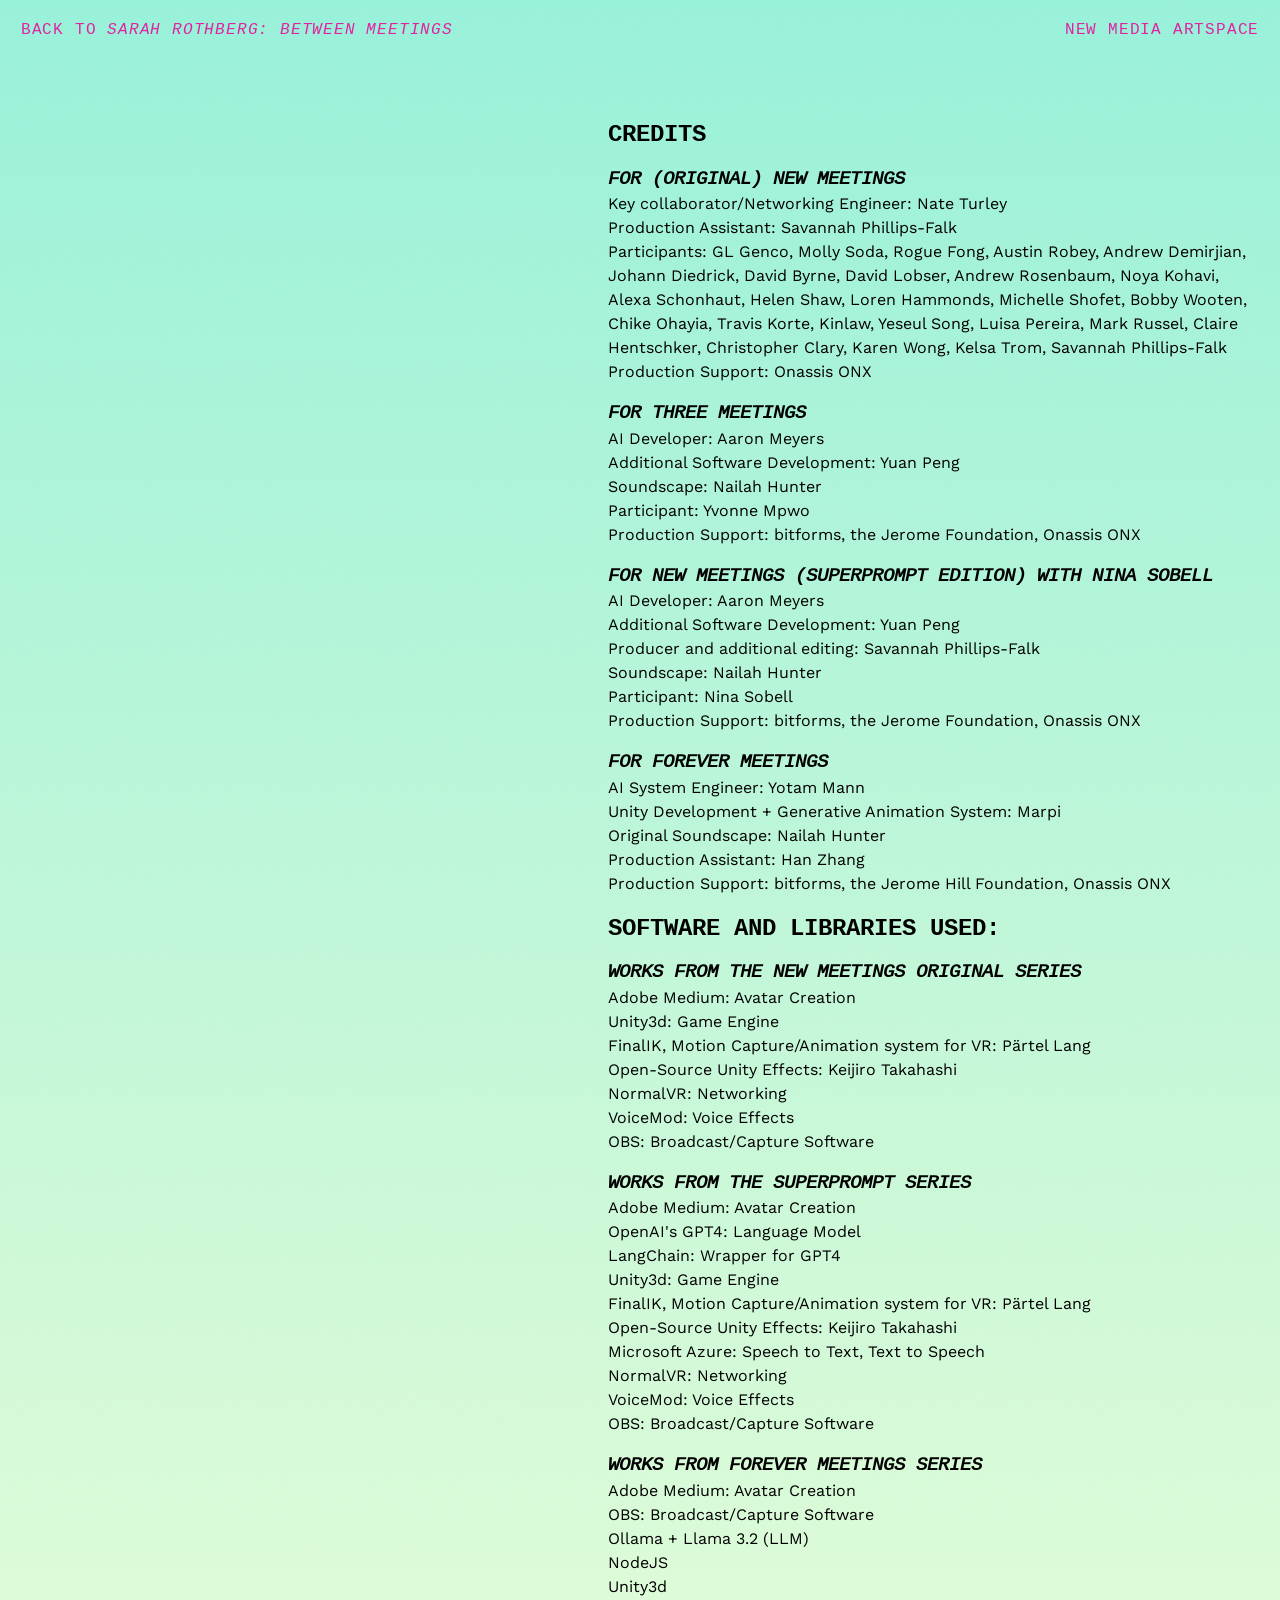
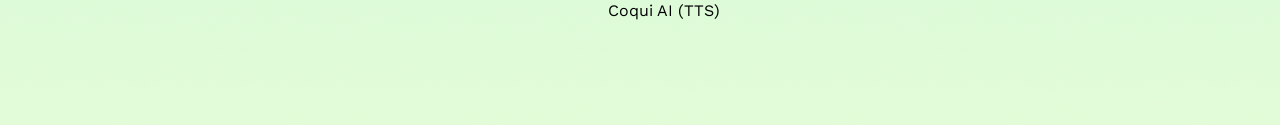
==== commit 08b466e9: "Update credits.html" ====
--- a/credits.html
+++ b/credits.html
@@ -47,7 +47,6 @@
         <p>Original Soundscape: Nailah Hunter</p>
         <p>Production Assistant: Han Zhang</p>
         <p>Production Support: bitforms, the Jerome Hill Foundation, Onassis ONX</p>
-        <br />
         <h2>SOFTWARE AND LIBRARIES USED:</h2>
         <h3><em>Works from the NEW MEETINGS original series</em></h3>
         <p>Adobe Medium: Avatar Creation</p>
@@ -57,7 +56,6 @@
         <p>NormalVR: Networking</p>
         <p>VoiceMod: Voice Effects</p>
         <p>OBS: Broadcast/Capture Software</p>
-        <br />
         <h3><em>Works from the SUPERPROMPT series</em></h3>
         <p>Adobe Medium: Avatar Creation</p>
         <p>OpenAI's GPT4: Language Model</p>
--- a/styles.css
+++ b/styles.css
@@ -98,6 +98,83 @@
   font-family: "Work Sans", Arial, sans-serif;
   overflow-x: hidden;
   height: 100%;
+}
+
+.skip-link {
+  position: fixed;
+  z-index: 10000;
+  top: 1rem;
+  left: 1rem;
+  padding: .7rem 1rem;
+  border: 2px solid #000;
+  background: var(--green);
+  color: #000;
+  font: 600 .9rem/1 "Work Sans", Arial, sans-serif;
+  text-decoration: none;
+  transform: translateY(-200%);
+  transition: transform .15s ease;
+}
+
+.skip-link:focus,
+.skip-link:focus-visible {
+  outline: 3px solid var(--green);
+  outline-offset: 3px;
+  transform: translateY(0);
+}
+
+body.is-loading> :not(.loading-screen) {
+  visibility: hidden;
+}
+
+.loading-screen {
+  position: fixed;
+  z-index: 9999;
+  inset: 0;
+  display: grid;
+  place-items: center;
+  background: #050505;
+  color: #f3f3f3;
+  font: .8rem/1 "Cousine", monospace;
+  letter-spacing: .08em;
+  text-transform: uppercase;
+  transition: opacity .45s ease, visibility 0s linear .45s;
+}
+
+.loading-screen__dots::after {
+  content: ".";
+  display: inline-block;
+  width: 1.5em;
+  text-align: left;
+  animation: loading-dots 1.2s steps(1, end) infinite;
+}
+
+@keyframes loading-dots {
+
+  0%,
+  24% {
+    content: ".";
+  }
+
+  25%,
+  49% {
+    content: "..";
+  }
+
+  50%,
+  74% {
+    content: "...";
+  }
+
+  75%,
+  100% {
+    content: ".";
+  }
+}
+
+body.is-ready .loading-screen {
+  opacity: 0;
+  pointer-events: none;
+  visibility: hidden;
 }
 
 main {
@@ -365,14 +442,11 @@
   height: 130vh;
   flex: 0 0 130vh;
   margin-top: 130px;
-  -webkit-mask-image: linear-gradient(to bottom, black 50%, transparent 100%);
-  mask-image: linear-gradient(to bottom, black 50%, transparent 100%);
 
 }
 
 .media-block {
   overflow: hidden;
-  background: #090909;
 }
 
 .forever-meetings-carousel {}
@@ -394,7 +468,6 @@
   width: 100%;
   height: 100%;
   overflow: hidden;
-  background: #0a0a0a;
 }
 
 .video-frame iframe {
@@ -449,6 +522,9 @@
 }
 
 .play {
+  --play-triangle-width: 27px;
+  --play-triangle-half-height: 17px;
+  --play-triangle-optical-offset: 10px;
   position: absolute;
   z-index: 3;
   left: 50%;
@@ -473,16 +549,17 @@
 .play::after {
   content: "";
   position: absolute;
-  left: 34px;
-  top: 28px;
-  border-left: 27px solid #050505;
-  border-top: 17px solid transparent;
-  border-bottom: 17px solid transparent;
+  left: calc(50% - var(--play-triangle-optical-offset));
+  top: 50%;
+  transform: translateY(-50%);
+  border-left: var(--play-triangle-width) solid #050505;
+  border-top: var(--play-triangle-half-height) solid transparent;
+  border-bottom: var(--play-triangle-half-height) solid transparent;
 }
 
 .play:hover::after,
 .play:focus-visible::after {
-  border-left: 27px solid #fff;
+  border-left: var(--play-triangle-width) solid #fff;
 }
 
 .color-stage .play:hover,
@@ -491,14 +568,12 @@
 }
 
 .color-stage .play::after {
-  border-left: 27px solid #2a42cc;
-  border-top: 17px solid transparent;
-  border-bottom: 17px solid transparent;
+  border-left: var(--play-triangle-width) solid #2a42cc;
 }
 
 .color-stage .play:hover::after,
 .color-stage .play:focus-visible::after {
-  border-left: 27px solid #fff;
+  border-left: var(--play-triangle-width) solid #fff;
 }
 
 .caption {
@@ -526,6 +601,8 @@
   -ms-user-select: none;
   /* IE 10 and IE 11 */
   user-select: none;
+  -webkit-mask-image: linear-gradient(to bottom, black 50%, transparent 100%);
+  mask-image: linear-gradient(to bottom, black 50%, transparent 100%);
   /* Standard syntax */
 }
 
@@ -548,6 +625,67 @@
 .looping-copy::after {
   bottom: 0;
   background: linear-gradient(to top, rgba(5, 5, 5, .98), rgba(5, 5, 5, 0));
+}
+
+.looping-copy__next {
+  position: absolute;
+  z-index: 10000;
+  top: auto;
+  bottom: 1.25rem;
+  right: 1rem;
+  display: inline-flex;
+  margin: 0 0 0 1.25rem;
+  align-items: center;
+  gap: .7rem;
+  font: .8rem/1 "Cousine", monospace;
+  letter-spacing: .08em;
+  text-decoration: none;
+  text-transform: uppercase;
+}
+
+.dark-stage a.looping-copy__next {
+  color: white;
+}
+
+.color-stage a.looping-copy__next {
+  color: black;
+}
+
+.looping-copy__next.is-fixed {
+  position: fixed;
+  top: calc(100vh - 2.5rem);
+  bottom: auto;
+}
+
+.document-workspace__next {
+  top: auto;
+  right: 1.25rem;
+  bottom: 10rem;
+  left: auto;
+  margin: 0;
+}
+
+.document-workspace__next.is-fixed {
+  position: fixed;
+  top: auto;
+  right: 1.25rem;
+  bottom: 1.25rem;
+  left: auto;
+  margin: 0;
+}
+
+.looping-copy__next:hover,
+.looping-copy__next:focus-visible {
+  color: #fff;
+  outline: none;
+}
+
+.looping-copy__next-chevron {
+  width: 0.6em;
+  height: 0.6em;
+  border-right: 1px solid currentColor;
+  border-bottom: 1px solid currentColor;
+  transform: rotate(45deg) translateY(-3px);
 }
 
 .text-window-stage .looping-copy {
@@ -644,15 +782,6 @@
   -moz-osx-font-smoothing: grayscale;
 }
 
-/*@keyframes copyScroll {
-  from {
-    transform: translate3d(0, 0, 0);
-  }
-
-  to {
-    transform: translate3d(0, var(--copy-loop-distance), 0);
-  }
-}*/
 @keyframes copyScroll {
   from {
     transform: translate3d(0, 0, 0);
@@ -781,7 +910,7 @@
   flex-direction: column;
   justify-content: center;
   align-items: center;
-  width: clamp(430px, 800px, 90vw);
+  width: clamp(250px, 800px, 90vw);
   height: 340px;
 }
 
@@ -885,7 +1014,7 @@
 
 .vimeo-card {
   position: relative;
-  width: clamp(430px, 600px, 90vw);
+  width: clamp(250px, 600px, 90vw);
   max-width: 100%;
   aspect-ratio: 16 / 9;
   background: black;
@@ -1092,32 +1221,6 @@
   bottom: 3rem;
 }
 
-.filmstrip-popup-layer {
-  position: absolute;
-  z-index: 8;
-  inset: 0;
-  pointer-events: none;
-}
-
-.filmstrip-popup-layer .artifact-popup {
-  pointer-events: auto;
-  touch-action: none;
-  -webkit-user-select: none;
-  /* Safari */
-  -moz-user-select: none;
-  /* Firefox */
-  -ms-user-select: none;
-  /* IE10+/Edge */
-  user-select: none;
-  -webkit-user-drag: none;
-  user-drag: none;
-  cursor: grab;
-}
-
-.filmstrip-popup-layer .artifact-popup:active {
-  cursor: grabbing;
-}
-
 .filmstrip-carousel .carousel-motion-toggle {
   top: 0;
 }
@@ -1174,35 +1277,6 @@
   height: 24px;
   cursor: nwse-resize;
   touch-action: none;
-}
-
-.draggable-image__enlarge {
-  position: absolute;
-  z-index: 3;
-  top: 6px;
-  right: 6px;
-  width: 28px;
-  height: 28px;
-  display: grid;
-  place-items: center;
-  padding: 0;
-  border: 1px solid var(--green);
-  border-radius: 50%;
-  background: transparent;
-  color: var(--green);
-  font: 1rem/1 sans-serif;
-  cursor: pointer;
-}
-
-.draggable-image__enlarge:hover,
-.draggable-image__enlarge:focus-visible {
-  background: var(--green);
-  color: #000;
-}
-
-.draggable-image__enlarge:focus-visible {
-  outline: 2px solid var(--green);
-  outline-offset: 2px;
 }
 
 .draggable-image__resize-handle::after {
@@ -1407,14 +1481,15 @@
   top: 160px;
   width: 40em;
   min-height: 650px;
-  max-height: 105vh;
+  height: auto;
+  max-height: none;
   padding: 2rem;
   border: 1px solid #4a4a4a;
   border-radius: 20px;
   background: #fff;
   color: #222;
   cursor: grab;
-  overflow-y: auto;
+  overflow: visible;
   scrollbar-width: thin;
   scrollbar-color: #777 transparent;
 }
@@ -1485,7 +1560,7 @@
   width: 540px;
   min-width: 280px;
   min-height: 0;
-  max-width: min(90vw, 760px);
+  max-width: min(90vw, 1280px);
   height: min(50vh, 90vh);
   max-height: min(70vh, 90vh);
   color: #10241e;
@@ -1526,19 +1601,19 @@
 }
 
 .artifact-popup__scroll::-webkit-scrollbar,
-.email-invite-popup > .padded-content::-webkit-scrollbar {
+.email-invite-popup>.padded-content::-webkit-scrollbar {
   width: 8px;
 }
 
 .artifact-popup__scroll::-webkit-scrollbar-track,
-.email-invite-popup > .padded-content::-webkit-scrollbar-track {
+.email-invite-popup>.padded-content::-webkit-scrollbar-track {
   margin: 14px 0;
   border-radius: 999px;
   background: transparent;
 }
 
 .artifact-popup__scroll::-webkit-scrollbar-thumb,
-.email-invite-popup > .padded-content::-webkit-scrollbar-thumb {
+.email-invite-popup>.padded-content::-webkit-scrollbar-thumb {
   border: 2px solid #fff;
   border-radius: 999px;
   background: #777;
@@ -1599,9 +1674,8 @@
 .artifact-popup__figure figcaption {
   background: #f6f6f8;
   color: black;
-  padding: 0.2rem;
-  text-align: right;
-  font-size: 0.7rem;
+  padding: 0.3rem;
+  font-size: 0.6rem;
 }
 
 .artifact-popup[data-kind="email"] {
@@ -1615,7 +1689,7 @@
 
 .artifact-popup[data-kind="notes"],
 .fluxus {
-  background: var(--aqua);
+  background: #c597e3;
 }
 
 .fluxus h1 {
@@ -1764,7 +1838,6 @@
   .site-footer {
     padding-left: 30px;
     padding-right: 30px;
-    font-size: 10px;
   }
 
   .exhibition-title {
@@ -1810,6 +1883,10 @@
     top: 82vh;
   }
 
+  .video-container .caption {
+    margin-top: 3em;
+  }
+
   .draggable-image-gallery {
     padding-inline: 1rem;
   }
@@ -1824,7 +1901,7 @@
   }
 
   .draggable-image-gallery--compact .draggable-image-gallery__stage {
-    min-height: 650px;
+    min-height: 450px;
   }
 
   .draggable-image {
@@ -1896,14 +1973,14 @@
   }
 
   .key-stage {
-    background: url("images/between-meetings-key-bg.jpg"), linear-gradient(to bottom, #206796, #889260);
+    background: url("images/between-meetings-key-bg.jpg"), linear-gradient(to bottom, #206796, #889260, #000);
     background-size: contain, cover;
     background-position: center;
     background-repeat: no-repeat;
   }
 
   .key-stage h1 {
-    width: 90%;
+    width: clamp(50%, 90%, 400px);
   }
 
   .exhibition-title {
@@ -1922,7 +1999,7 @@
   }
 
   .key-stage h1 {
-    font-size: clamp(38px, 10vw, 76px);
+    font-size: clamp(28px, 8vw, 66px);
   }
 
   .key-title__line:nth-child(1) {
@@ -1953,19 +2030,48 @@
   }
 
   .looping-copy p {
-    font-size: 8px;
+    font-size: 10px;
     line-height: 1.3;
   }
 
   .copy-motion-toggle {
     right: 10px;
     bottom: 10px;
+  }
+
+  .looping-copy__next {
+    top: auto;
+    bottom: 1rem;
+    margin-left: 10px;
+    z-index: 10000;
+  }
+
+  .looping-copy__next.is-fixed {
+    top: calc(100svh - 2rem);
+    bottom: auto;
+    margin-left: 2rem;
+  }
+
+  .document-workspace__next {
+    right: 10px;
+    bottom: 1rem;
+  }
+
+  .document-workspace__next.is-fixed {
+    top: auto;
+    right: 10px;
+    bottom: 1rem;
+    margin: 0;
   }
 
   .browser-window {
     width: 78vw;
     height: 570px;
     margin: 80px auto 0;
+  }
+
+  .browser-window p {
+    font-size: 0.85rem;
   }
 
   .color-stage {
@@ -2036,16 +2142,18 @@
 
   .document-card {
     width: 88vw;
-    max-height: 90vh;
+    height: auto;
+    max-height: none;
+    overflow: visible;
   }
 
   .trail-card {
     width: 88vw;
-    min-height: 640px;
+    min-height: 0;
   }
 
   .artifact-popup {
-    width: 78vw;
+    width: 85vw;
     min-height: 230px;
   }
 
@@ -2063,20 +2171,26 @@
   .play {
     width: 62px;
     height: 62px;
+    --play-triangle-width: 19px;
+    --play-triangle-half-height: 12px;
+    --play-triangle-optical-offset: 6px;
   }
 
   .play::after {
-    left: 24px;
-    top: 20px;
-    border-left-width: 19px;
-    border-top-width: 12px;
-    border-bottom-width: 12px;
+    left: calc(50% - var(--play-triangle-optical-offset));
+    top: 50%;
   }
 }
 
 @media (prefers-reduced-motion: reduce) {
-  * {
+  *,
+  *::before,
+  *::after {
     scroll-behavior: auto !important;
+    animation-duration: .001ms !important;
+    animation-iteration-count: 1 !important;
+    transition-duration: .001ms !important;
+    transition-delay: 0ms !important;
   }
 
   .looping-copy__track {
@@ -2087,3 +2201,29 @@
     animation: none;
   }
 }
+
+/* Shared keyboard focus treatment. :focus-visible keeps the ring off
+   ordinary pointer clicks while preserving a clear indicator for keyboard users. */
+:where(a, button, [role="button"], [tabindex]):focus-visible {
+  outline: 2px solid var(--green) !important;
+  outline-offset: 3px !important;
+}
+
+/* YT playlist */
+  .widget { display: flex; gap: 2em; max-width: 100vw; margin: 0 auto; }
+  .main-playlist { flex: 0 1 60%; min-width: 0; }
+  .player-box { position: relative; aspect-ratio: 16 / 9; background: #2a42cc;}
+  .player-box iframe { position: absolute; inset: 0; width: 100%; height: 100%; }
+  .list { flex: 1; max-height: 520px; overflow-y: auto; border: 1px solid #4a4a4a;
+  border-radius: 20px;
+  background: #fff;
+  color: #222 }
+  .item { display: flex; gap: 10px; padding: 8px; cursor: pointer; border-bottom: 1px solid #4a4a4a; }
+  .item:hover { background: #69ff00; }
+  .item.active { background: #aaf4a9 }
+  .item.broken { opacity: .45; cursor: not-allowed; }
+  .item img { display: none; width: 120px; height: 68px; object-fit: cover; border-radius: 4px; flex-shrink: 0; background: #ddd; }
+  @media (max-width: 800px) {
+    .widget { flex-direction: column; }
+    .list { max-height: 360px; }
+  }
